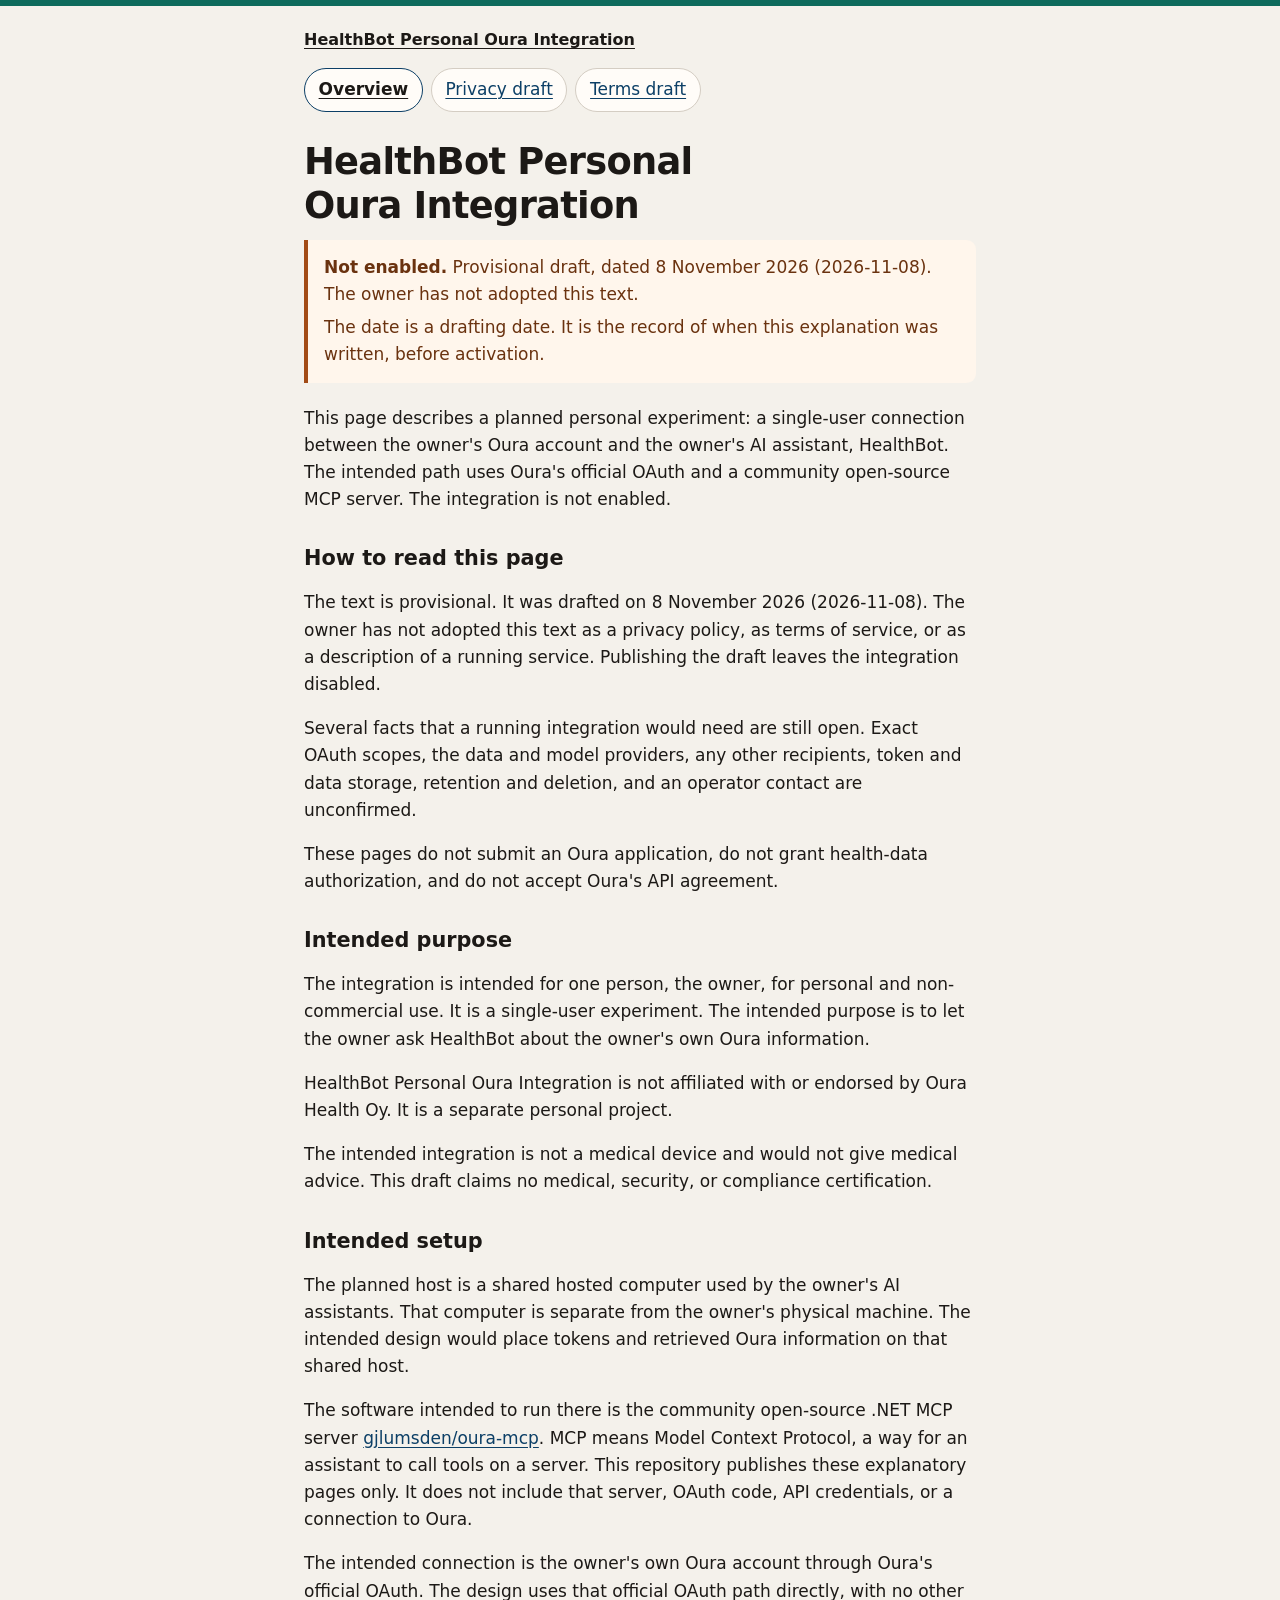
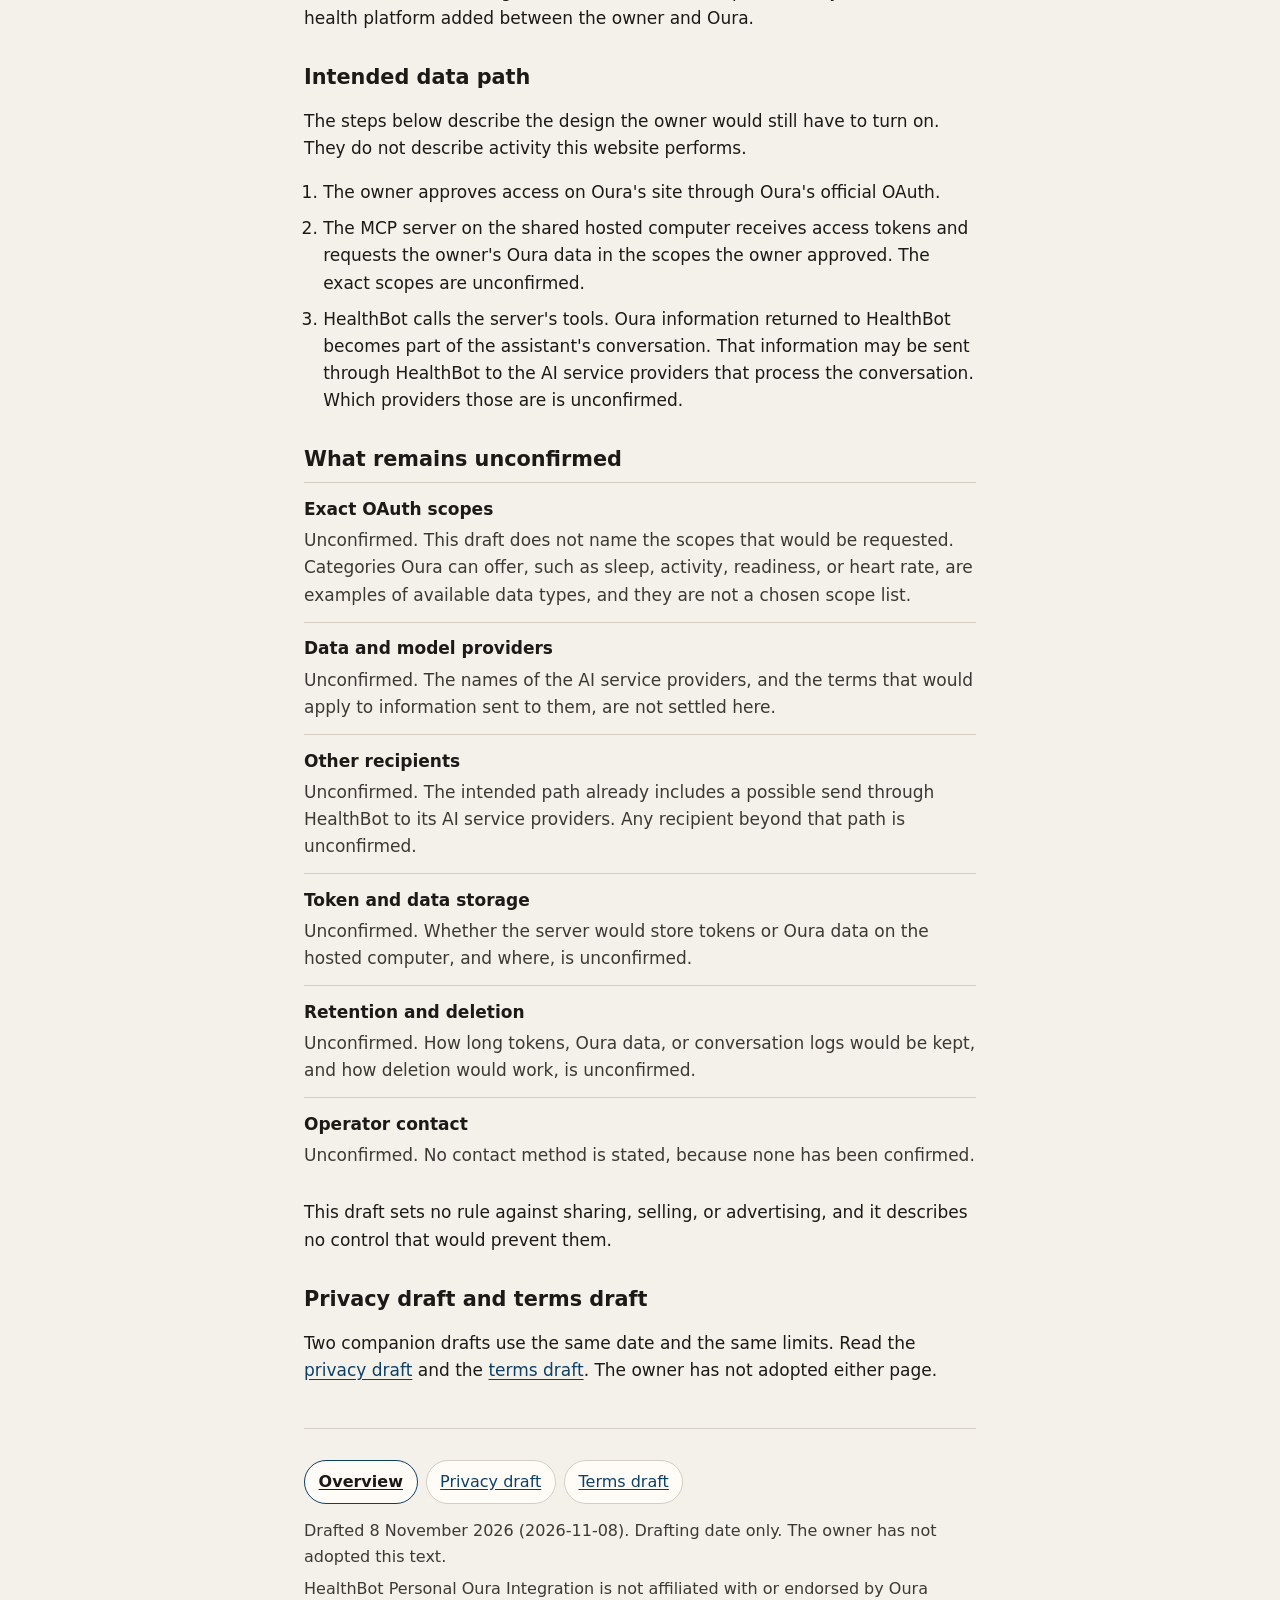
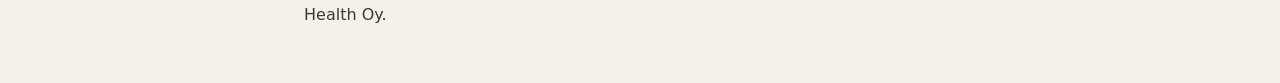
==== docs/index.html @ 189f6be8 "Add provisional public pages for the Oura integration Publish a static overview, privacy draft, and " ====
<!DOCTYPE html>
<html lang="en">
<head>
  <meta charset="utf-8">
  <meta name="viewport" content="width=device-width, initial-scale=1">
  <meta name="description" content="Provisional public overview of HealthBot Personal Oura Integration. The personal Oura connection is not enabled.">
  <meta name="color-scheme" content="light dark">
  <title>HealthBot Personal Oura Integration</title>
  <link rel="stylesheet" href="site.css">
</head>
<body>
  <a class="skip" href="#content">Skip to content</a>
  <header class="wrap">
    <a class="site-name" href="./">HealthBot Personal Oura Integration</a>
    <nav aria-label="Pages">
      <ul class="nav-list">
        <li><a href="./" aria-current="page">Overview</a></li>
        <li><a href="privacy/">Privacy draft</a></li>
        <li><a href="terms/">Terms draft</a></li>
      </ul>
    </nav>
  </header>
  <main id="content" class="wrap" tabindex="-1">
    <h1>HealthBot Personal Oura Integration</h1>
    <div class="banner" role="note">
      <p><strong>Not enabled.</strong> Provisional draft, dated <time datetime="2026-11-08">8 November 2026</time> (2026-11-08). The owner has not adopted this text.</p>
      <p>The date is a drafting date. It is the record of when this explanation was written, before activation.</p>
    </div>
    <p>This page describes a planned personal experiment: a single-user connection between the owner's Oura account and the owner's AI assistant, HealthBot. The intended path uses Oura's official OAuth and a community open-source MCP server. The integration is not enabled.</p>

    <h2>How to read this page</h2>
    <p>The text is provisional. It was drafted on <time datetime="2026-11-08">8 November 2026</time> (2026-11-08). The owner has not adopted this text as a privacy policy, as terms of service, or as a description of a running service. Publishing the draft leaves the integration disabled.</p>
    <p>Several facts that a running integration would need are still open. Exact OAuth scopes, the data and model providers, any other recipients, token and data storage, retention and deletion, and an operator contact are unconfirmed.</p>
    <p>These pages do not submit an Oura application, do not grant health-data authorization, and do not accept Oura's API agreement.</p>

    <h2>Intended purpose</h2>
    <p>The integration is intended for one person, the owner, for personal and non-commercial use. It is a single-user experiment. The intended purpose is to let the owner ask HealthBot about the owner's own Oura information.</p>
    <p>HealthBot Personal Oura Integration is not affiliated with or endorsed by Oura Health Oy. It is a separate personal project.</p>
    <p>The intended integration is not a medical device and would not give medical advice. This draft claims no medical, security, or compliance certification.</p>

    <h2>Intended setup</h2>
    <p>The planned host is a shared hosted computer used by the owner's AI assistants. That computer is separate from the owner's physical machine. The intended design would place tokens and retrieved Oura information on that shared host.</p>
    <p>The software intended to run there is the community open-source .NET MCP server <a href="https://github.com/gjlumsden/oura-mcp">gjlumsden/oura-mcp</a>. MCP means Model Context Protocol, a way for an assistant to call tools on a server. This repository publishes these explanatory pages only. It does not include that server, OAuth code, API credentials, or a connection to Oura.</p>
    <p>The intended connection is the owner's own Oura account through Oura's official OAuth. The design uses that official OAuth path directly, with no other health platform added between the owner and Oura.</p>

    <h2>Intended data path</h2>
    <p>The steps below describe the design the owner would still have to turn on. They do not describe activity this website performs.</p>
    <ol class="steps">
      <li>The owner approves access on Oura's site through Oura's official OAuth.</li>
      <li>The MCP server on the shared hosted computer receives access tokens and requests the owner's Oura data in the scopes the owner approved. The exact scopes are unconfirmed.</li>
      <li>HealthBot calls the server's tools. Oura information returned to HealthBot becomes part of the assistant's conversation. That information may be sent through HealthBot to the AI service providers that process the conversation. Which providers those are is unconfirmed.</li>
    </ol>

    <h2>What remains unconfirmed</h2>
    <dl class="facts">
      <div>
        <dt>Exact OAuth scopes</dt>
        <dd>Unconfirmed. This draft does not name the scopes that would be requested. Categories Oura can offer, such as sleep, activity, readiness, or heart rate, are examples of available data types, and they are not a chosen scope list.</dd>
      </div>
      <div>
        <dt>Data and model providers</dt>
        <dd>Unconfirmed. The names of the AI service providers, and the terms that would apply to information sent to them, are not settled here.</dd>
      </div>
      <div>
        <dt>Other recipients</dt>
        <dd>Unconfirmed. The intended path already includes a possible send through HealthBot to its AI service providers. Any recipient beyond that path is unconfirmed.</dd>
      </div>
      <div>
        <dt>Token and data storage</dt>
        <dd>Unconfirmed. Whether the server would store tokens or Oura data on the hosted computer, and where, is unconfirmed.</dd>
      </div>
      <div>
        <dt>Retention and deletion</dt>
        <dd>Unconfirmed. How long tokens, Oura data, or conversation logs would be kept, and how deletion would work, is unconfirmed.</dd>
      </div>
      <div>
        <dt>Operator contact</dt>
        <dd>Unconfirmed. No contact method is stated, because none has been confirmed.</dd>
      </div>
    </dl>
    <p>This draft sets no rule against sharing, selling, or advertising, and it describes no control that would prevent them.</p>

    <h2>Privacy draft and terms draft</h2>
    <p>Two companion drafts use the same date and the same limits. Read the <a href="privacy/">privacy draft</a> and the <a href="terms/">terms draft</a>. The owner has not adopted either page.</p>
  </main>
  <footer class="wrap">
    <nav aria-label="Footer">
      <ul class="nav-list">
        <li><a href="./" aria-current="page">Overview</a></li>
        <li><a href="privacy/">Privacy draft</a></li>
        <li><a href="terms/">Terms draft</a></li>
      </ul>
    </nav>
    <p>Drafted <time datetime="2026-11-08">8 November 2026</time> (2026-11-08). Drafting date only. The owner has not adopted this text.</p>
    <p>HealthBot Personal Oura Integration is not affiliated with or endorsed by Oura Health Oy.</p>
  </footer>
</body>
</html>
---- docs/site.css ----
:root {
  color-scheme: light dark;
  --bg: #f4f1eb;
  --paper: #fffcf8;
  --ink: #1c1916;
  --muted: #3d3833;
  --line: #d4cdc3;
  --accent: #0c3f66;
  --accent-hover: #07283f;
  --visited: #5c2d78;
  --banner-bg: #fff6ec;
  --banner-ink: #6a320f;
  --banner-line: #a24b16;
  --mark: #0e6b5c;
  --focus: #0b5cab;
}

@media (prefers-color-scheme: dark) {
  :root {
    --bg: #12110f;
    --paper: #1c1a17;
    --ink: #f6f2eb;
    --muted: #ddd6cc;
    --line: #3f382f;
    --accent: #9ed0f5;
    --accent-hover: #d2ebfc;
    --visited: #e7c8f8;
    --banner-bg: #2a2118;
    --banner-ink: #f8e6d4;
    --banner-line: #e0a36a;
    --mark: #8fd9c8;
    --focus: #8ec5ff;
  }
}

*,
*::before,
*::after {
  box-sizing: border-box;
}

html {
  scroll-behavior: auto;
}

body {
  margin: 0;
  background: var(--bg);
  color: var(--ink);
  font-family: system-ui, -apple-system, "Segoe UI", Roboto, "Helvetica Neue", Arial, sans-serif;
  font-size: 1.0625rem;
  line-height: 1.6;
  border-top: 6px solid var(--mark);
}

.skip {
  position: absolute;
  left: 0.75rem;
  top: 0.75rem;
  transform: translateY(-200%);
  background: var(--paper);
  color: var(--ink);
  padding: 0.55rem 0.8rem;
  border-radius: 0.4rem;
  z-index: 2;
}

.skip:focus {
  transform: none;
  outline: 3px solid var(--focus);
  outline-offset: 2px;
}

.wrap {
  width: min(42rem, calc(100% - 2rem));
  margin-inline: auto;
}

header.wrap {
  padding-top: 1.25rem;
}

footer.wrap {
  padding-bottom: 3rem;
}

.site-name {
  display: inline-block;
  margin: 0;
  color: var(--ink);
  font-size: 1rem;
  font-weight: 600;
  line-height: 1.4;
  text-decoration: underline;
  text-decoration-thickness: 1px;
  text-underline-offset: 0.18em;
}

.nav-list {
  display: flex;
  flex-wrap: wrap;
  gap: 0.5rem;
  list-style: none;
  margin: 0.9rem 0 0;
  padding: 0;
}

.nav-list a {
  display: inline-flex;
  align-items: center;
  justify-content: center;
  min-height: 2.75rem;
  padding: 0.35rem 0.85rem;
  border: 1px solid var(--line);
  border-radius: 999px;
  background: var(--paper);
  color: var(--accent);
  text-decoration: underline;
  text-underline-offset: 0.15em;
}

.nav-list a[aria-current="page"] {
  border-color: var(--accent);
  color: var(--ink);
  font-weight: 600;
}

h1 {
  margin: 1.75rem 0 0.75rem;
  font-size: clamp(1.75rem, 1.2rem + 2.2vw, 2.3rem);
  line-height: 1.2;
  letter-spacing: -0.02em;
  text-wrap: balance;
}

h2 {
  margin: 2rem 0 0.55rem;
  font-size: 1.3rem;
  line-height: 1.3;
}

p,
li,
dd {
  max-width: 65ch;
}

a {
  color: var(--accent);
  text-underline-offset: 0.15em;
  overflow-wrap: anywhere;
}

a:visited {
  color: var(--visited);
}

a:hover {
  color: var(--accent-hover);
}

a:focus-visible {
  outline: 3px solid var(--focus);
  outline-offset: 3px;
}

.banner {
  margin: 0 0 1.35rem;
  padding: 0.9rem 1rem;
  border-left: 4px solid var(--banner-line);
  border-radius: 0 0.6rem 0.6rem 0;
  background: var(--banner-bg);
  color: var(--banner-ink);
}

.banner p {
  margin: 0.35rem 0 0;
}

.banner p:first-child {
  margin-top: 0;
}

.steps,
.plain-list {
  padding-left: 1.2rem;
}

.steps li,
.plain-list li {
  margin: 0.55rem 0;
}

.facts {
  margin: 0.4rem 0 0;
}

.facts div {
  padding: 0.8rem 0;
  border-top: 1px solid var(--line);
}

.facts dt {
  font-weight: 600;
}

.facts dd {
  margin: 0.25rem 0 0;
  color: var(--muted);
}

footer {
  margin-top: 2.75rem;
  padding-top: 1rem;
  border-top: 1px solid var(--line);
  color: var(--muted);
  font-size: 1rem;
}

footer p {
  margin: 0.45rem 0;
}

footer .nav-list {
  margin-bottom: 0.9rem;
}

@media (max-width: 40rem) {
  .wrap {
    width: min(42rem, calc(100% - 1.5rem));
  }

  header.wrap {
    padding-top: 1rem;
  }

  h1 {
    font-size: 1.75rem;
  }

  .nav-list li {
    flex: 1 1 100%;
  }

  .nav-list a {
    width: 100%;
  }
}

@media print {
  body {
    border-top: 0;
    background: #fff;
    color: #000;
  }

  .skip,
  .nav-list {
    display: none;
  }

  a {
    color: #000;
  }
}
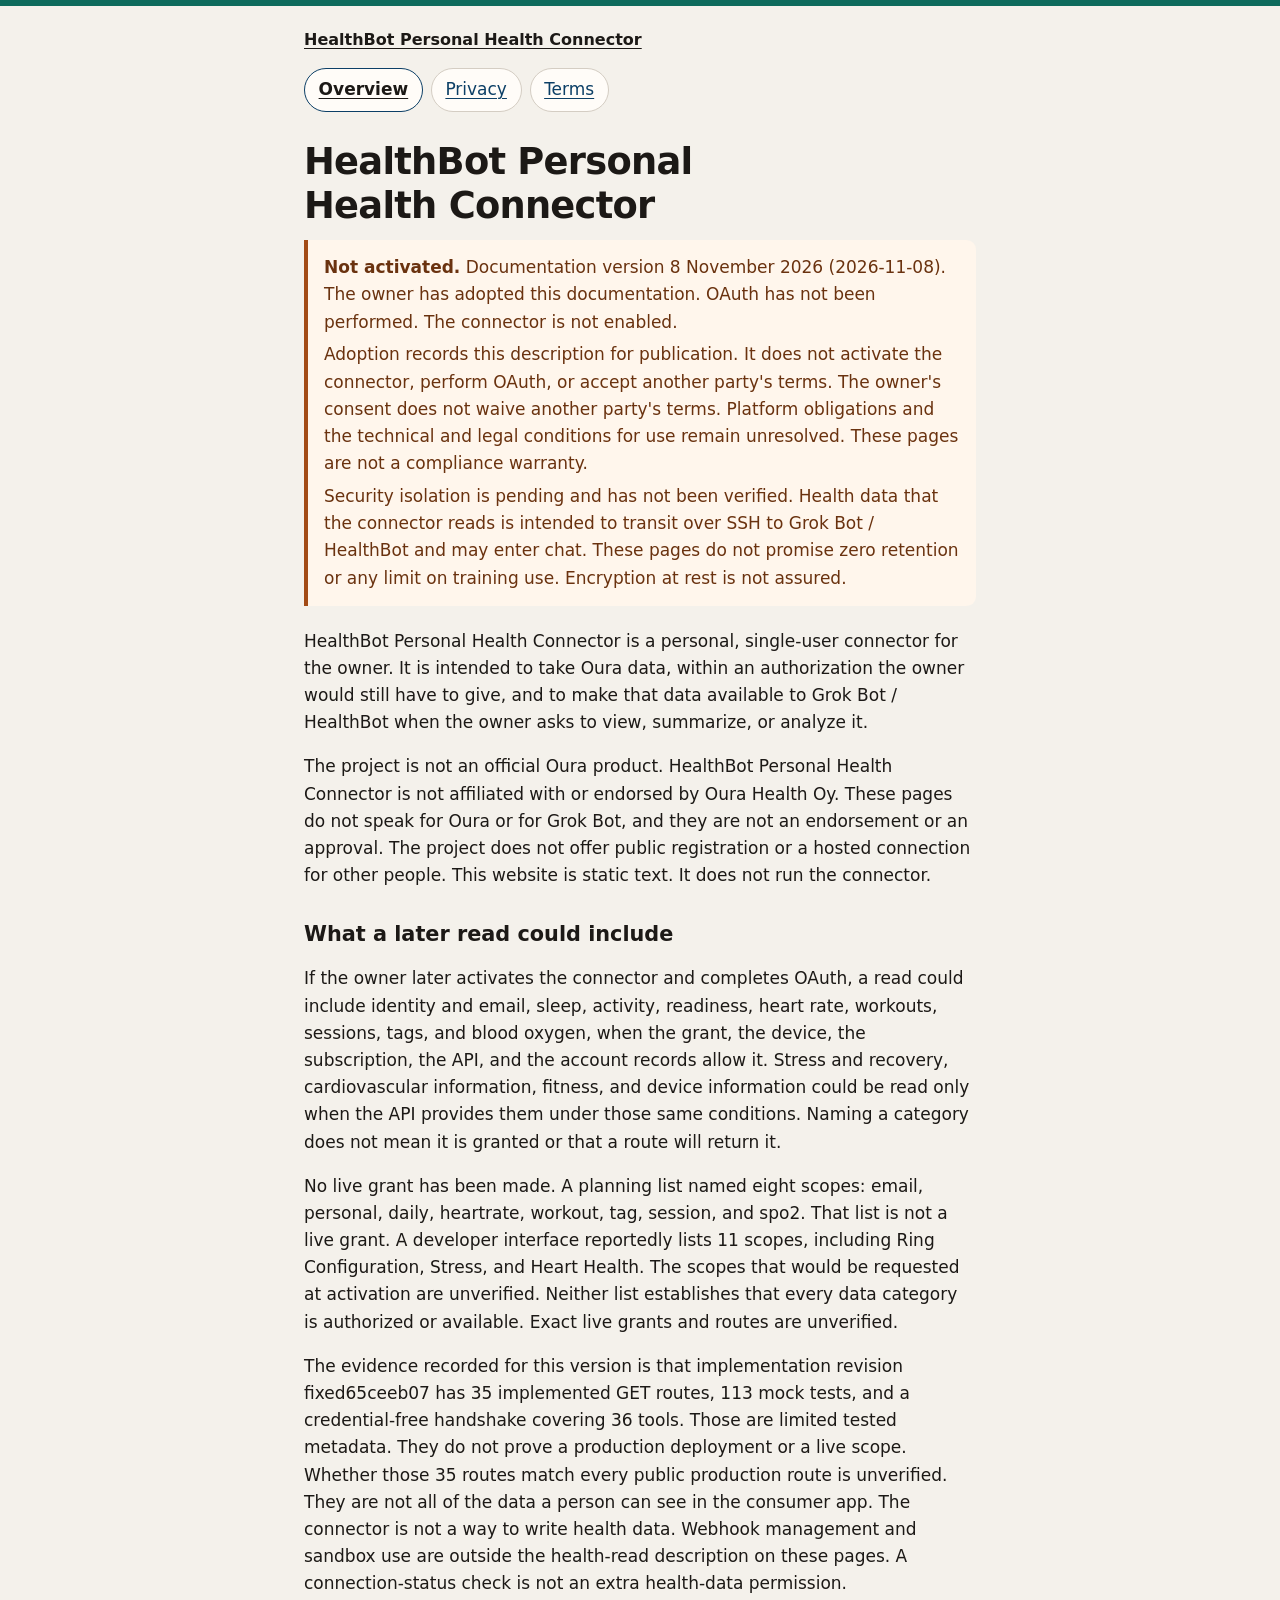
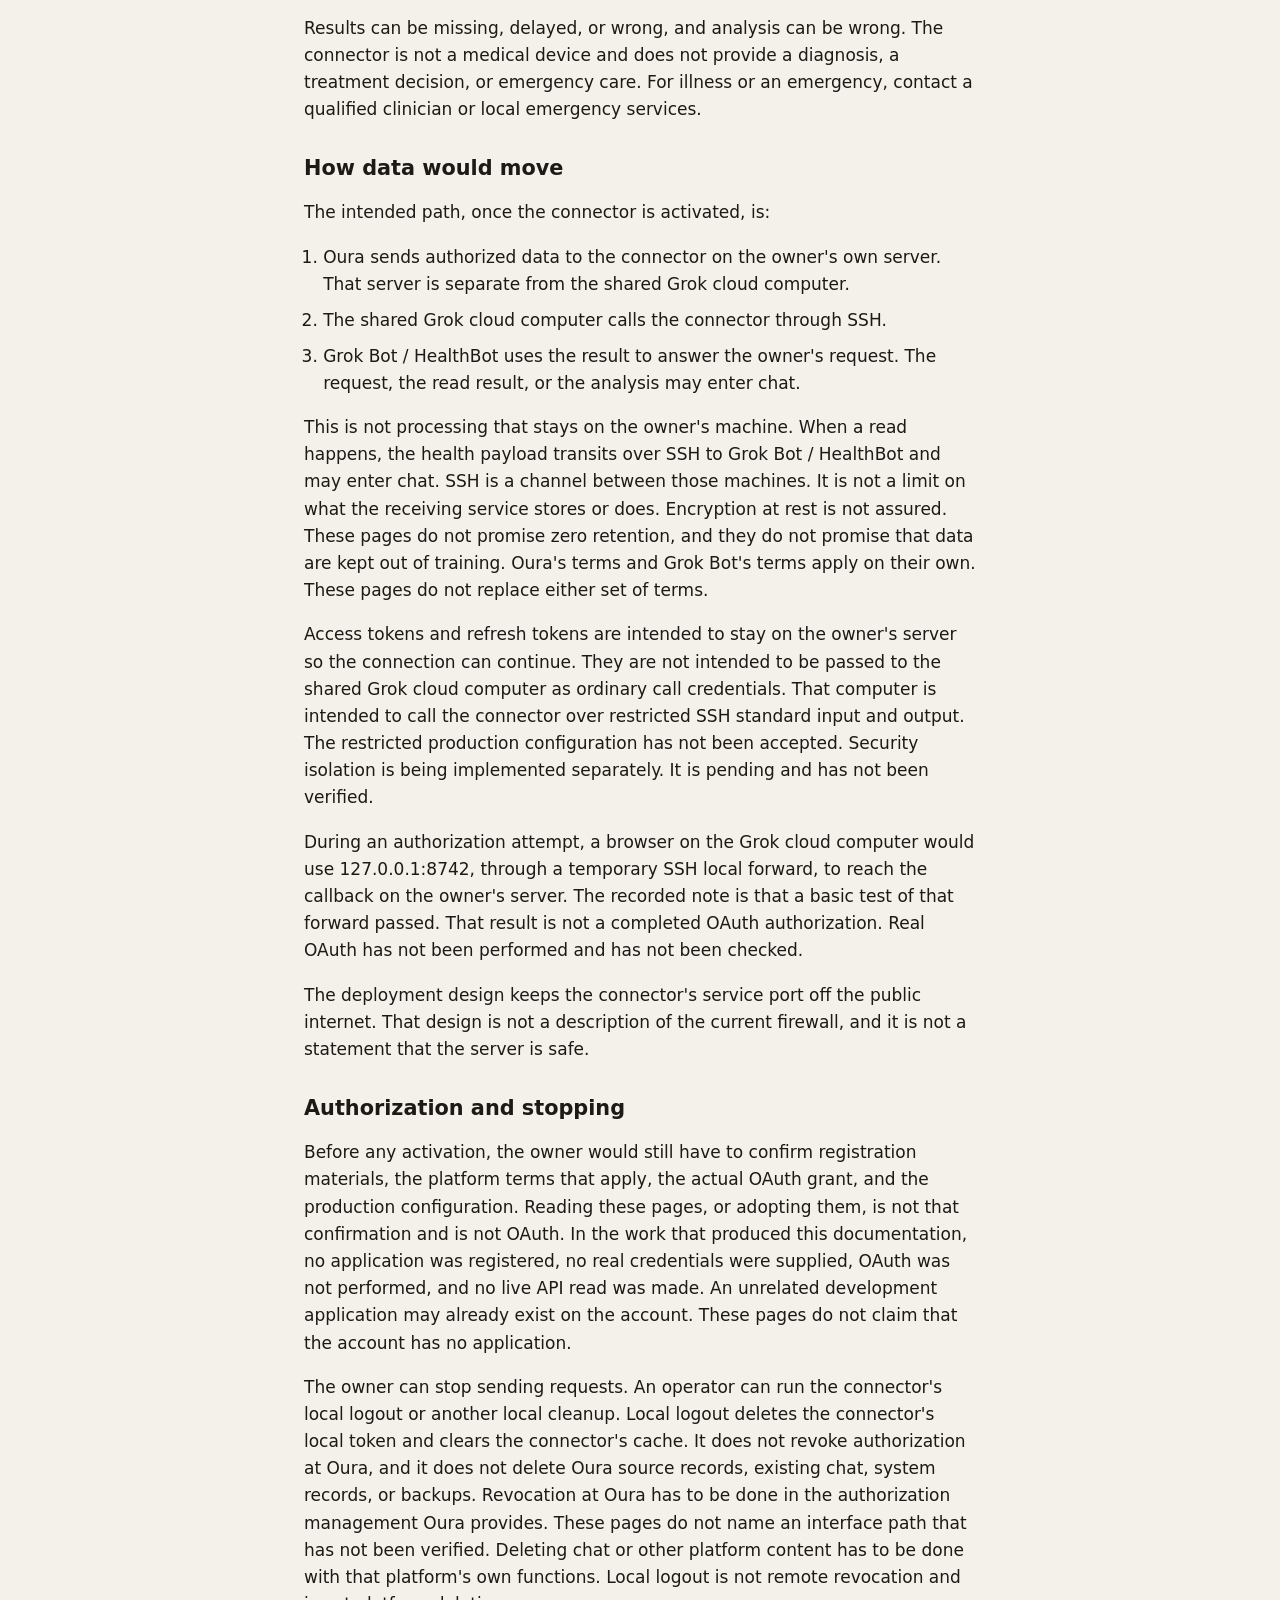
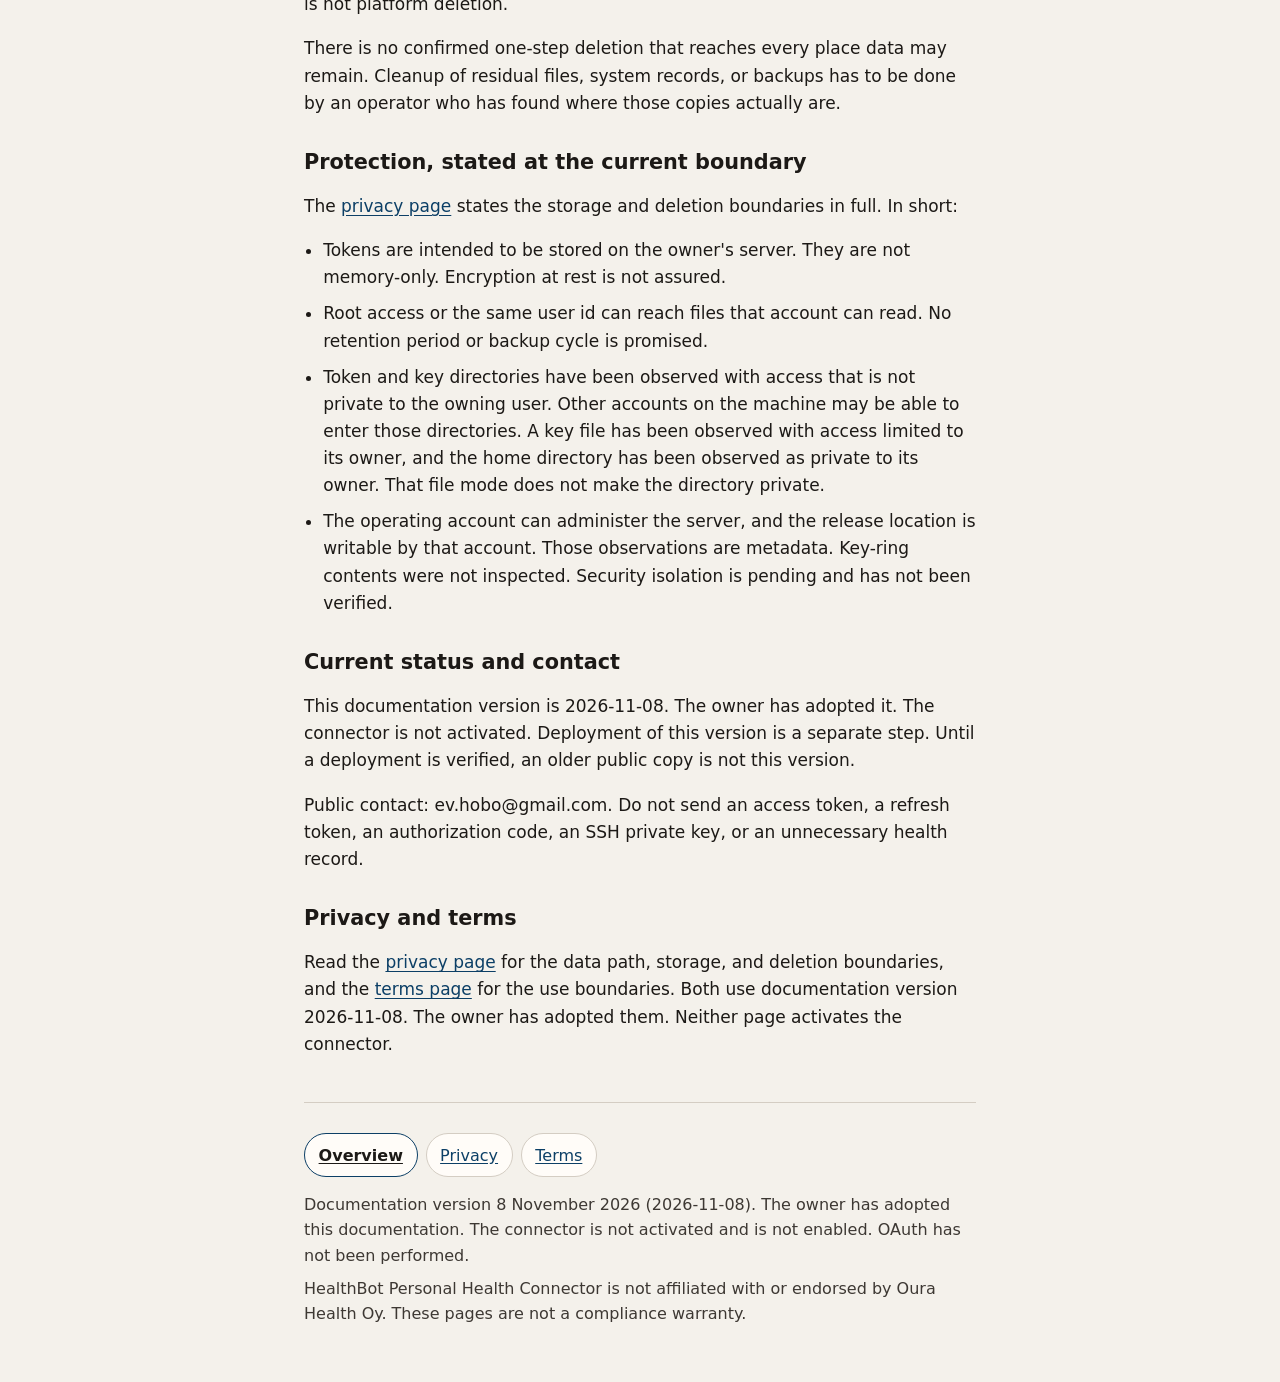
==== commit d491a3a1: "Adopt public connector documentation version 2026-11-08 Replace the unadopted draft with the owner's" ====
--- a/docs/index.html
+++ b/docs/index.html
@@ -3,96 +3,82 @@
 <head>
   <meta charset="utf-8">
   <meta name="viewport" content="width=device-width, initial-scale=1">
-  <meta name="description" content="Provisional public overview of HealthBot Personal Oura Integration. The personal Oura connection is not enabled.">
+  <meta name="description" content="Adopted documentation, version 2026-11-08, for HealthBot Personal Health Connector. The connector is not activated. OAuth has not been performed.">
   <meta name="color-scheme" content="light dark">
-  <title>HealthBot Personal Oura Integration</title>
+  <title>HealthBot Personal Health Connector</title>
   <link rel="stylesheet" href="site.css">
 </head>
 <body>
   <a class="skip" href="#content">Skip to content</a>
   <header class="wrap">
-    <a class="site-name" href="./">HealthBot Personal Oura Integration</a>
+    <a class="site-name" href="./">HealthBot Personal Health Connector</a>
     <nav aria-label="Pages">
       <ul class="nav-list">
         <li><a href="./" aria-current="page">Overview</a></li>
-        <li><a href="privacy/">Privacy draft</a></li>
-        <li><a href="terms/">Terms draft</a></li>
+        <li><a href="privacy/">Privacy</a></li>
+        <li><a href="terms/">Terms</a></li>
       </ul>
     </nav>
   </header>
   <main id="content" class="wrap" tabindex="-1">
-    <h1>HealthBot Personal Oura Integration</h1>
+    <h1>HealthBot Personal Health Connector</h1>
     <div class="banner" role="note">
-      <p><strong>Not enabled.</strong> Provisional draft, dated <time datetime="2026-11-08">8 November 2026</time> (2026-11-08). The owner has not adopted this text.</p>
-      <p>The date is a drafting date. It is the record of when this explanation was written, before activation.</p>
+      <p><strong>Not activated.</strong> Documentation version <time datetime="2026-11-08">8 November 2026</time> (2026-11-08). The owner has adopted this documentation. OAuth has not been performed. The connector is not enabled.</p>
+      <p>Adoption records this description for publication. It does not activate the connector, perform OAuth, or accept another party's terms. The owner's consent does not waive another party's terms. Platform obligations and the technical and legal conditions for use remain unresolved. These pages are not a compliance warranty.</p>
+      <p>Security isolation is pending and has not been verified. Health data that the connector reads is intended to transit over SSH to Grok Bot / HealthBot and may enter chat. These pages do not promise zero retention or any limit on training use. Encryption at rest is not assured.</p>
     </div>
-    <p>This page describes a planned personal experiment: a single-user connection between the owner's Oura account and the owner's AI assistant, HealthBot. The intended path uses Oura's official OAuth and a community open-source MCP server. The integration is not enabled.</p>
+    <p>HealthBot Personal Health Connector is a personal, single-user connector for the owner. It is intended to take Oura data, within an authorization the owner would still have to give, and to make that data available to Grok Bot / HealthBot when the owner asks to view, summarize, or analyze it.</p>
+    <p>The project is not an official Oura product. HealthBot Personal Health Connector is not affiliated with or endorsed by Oura Health Oy. These pages do not speak for Oura or for Grok Bot, and they are not an endorsement or an approval. The project does not offer public registration or a hosted connection for other people. This website is static text. It does not run the connector.</p>
 
-    <h2>How to read this page</h2>
-    <p>The text is provisional. It was drafted on <time datetime="2026-11-08">8 November 2026</time> (2026-11-08). The owner has not adopted this text as a privacy policy, as terms of service, or as a description of a running service. Publishing the draft leaves the integration disabled.</p>
-    <p>Several facts that a running integration would need are still open. Exact OAuth scopes, the data and model providers, any other recipients, token and data storage, retention and deletion, and an operator contact are unconfirmed.</p>
-    <p>These pages do not submit an Oura application, do not grant health-data authorization, and do not accept Oura's API agreement.</p>
+    <h2>What a later read could include</h2>
+    <p>If the owner later activates the connector and completes OAuth, a read could include identity and email, sleep, activity, readiness, heart rate, workouts, sessions, tags, and blood oxygen, when the grant, the device, the subscription, the API, and the account records allow it. Stress and recovery, cardiovascular information, fitness, and device information could be read only when the API provides them under those same conditions. Naming a category does not mean it is granted or that a route will return it.</p>
+    <p>No live grant has been made. A planning list named eight scopes: email, personal, daily, heartrate, workout, tag, session, and spo2. That list is not a live grant. A developer interface reportedly lists 11 scopes, including Ring Configuration, Stress, and Heart Health. The scopes that would be requested at activation are unverified. Neither list establishes that every data category is authorized or available. Exact live grants and routes are unverified.</p>
+    <p>The evidence recorded for this version is that implementation revision fixed65ceeb07 has 35 implemented GET routes, 113 mock tests, and a credential-free handshake covering 36 tools. Those are limited tested metadata. They do not prove a production deployment or a live scope. Whether those 35 routes match every public production route is unverified. They are not all of the data a person can see in the consumer app. The connector is not a way to write health data. Webhook management and sandbox use are outside the health-read description on these pages. A connection-status check is not an extra health-data permission.</p>
+    <p>Results can be missing, delayed, or wrong, and analysis can be wrong. The connector is not a medical device and does not provide a diagnosis, a treatment decision, or emergency care. For illness or an emergency, contact a qualified clinician or local emergency services.</p>
 
-    <h2>Intended purpose</h2>
-    <p>The integration is intended for one person, the owner, for personal and non-commercial use. It is a single-user experiment. The intended purpose is to let the owner ask HealthBot about the owner's own Oura information.</p>
-    <p>HealthBot Personal Oura Integration is not affiliated with or endorsed by Oura Health Oy. It is a separate personal project.</p>
-    <p>The intended integration is not a medical device and would not give medical advice. This draft claims no medical, security, or compliance certification.</p>
+    <h2>How data would move</h2>
+    <p>The intended path, once the connector is activated, is:</p>
+    <ol class="steps">
+      <li>Oura sends authorized data to the connector on the owner's own server. That server is separate from the shared Grok cloud computer.</li>
+      <li>The shared Grok cloud computer calls the connector through SSH.</li>
+      <li>Grok Bot / HealthBot uses the result to answer the owner's request. The request, the read result, or the analysis may enter chat.</li>
+    </ol>
+    <p>This is not processing that stays on the owner's machine. When a read happens, the health payload transits over SSH to Grok Bot / HealthBot and may enter chat. SSH is a channel between those machines. It is not a limit on what the receiving service stores or does. Encryption at rest is not assured. These pages do not promise zero retention, and they do not promise that data are kept out of training. Oura's terms and Grok Bot's terms apply on their own. These pages do not replace either set of terms.</p>
+    <p>Access tokens and refresh tokens are intended to stay on the owner's server so the connection can continue. They are not intended to be passed to the shared Grok cloud computer as ordinary call credentials. That computer is intended to call the connector over restricted SSH standard input and output. The restricted production configuration has not been accepted. Security isolation is being implemented separately. It is pending and has not been verified.</p>
+    <p>During an authorization attempt, a browser on the Grok cloud computer would use 127.0.0.1:8742, through a temporary SSH local forward, to reach the callback on the owner's server. The recorded note is that a basic test of that forward passed. That result is not a completed OAuth authorization. Real OAuth has not been performed and has not been checked.</p>
+    <p>The deployment design keeps the connector's service port off the public internet. That design is not a description of the current firewall, and it is not a statement that the server is safe.</p>
 
-    <h2>Intended setup</h2>
-    <p>The planned host is a shared hosted computer used by the owner's AI assistants. That computer is separate from the owner's physical machine. The intended design would place tokens and retrieved Oura information on that shared host.</p>
-    <p>The software intended to run there is the community open-source .NET MCP server <a href="https://github.com/gjlumsden/oura-mcp">gjlumsden/oura-mcp</a>. MCP means Model Context Protocol, a way for an assistant to call tools on a server. This repository publishes these explanatory pages only. It does not include that server, OAuth code, API credentials, or a connection to Oura.</p>
-    <p>The intended connection is the owner's own Oura account through Oura's official OAuth. The design uses that official OAuth path directly, with no other health platform added between the owner and Oura.</p>
+    <h2>Authorization and stopping</h2>
+    <p>Before any activation, the owner would still have to confirm registration materials, the platform terms that apply, the actual OAuth grant, and the production configuration. Reading these pages, or adopting them, is not that confirmation and is not OAuth. In the work that produced this documentation, no application was registered, no real credentials were supplied, OAuth was not performed, and no live API read was made. An unrelated development application may already exist on the account. These pages do not claim that the account has no application.</p>
+    <p>The owner can stop sending requests. An operator can run the connector's local logout or another local cleanup. Local logout deletes the connector's local token and clears the connector's cache. It does not revoke authorization at Oura, and it does not delete Oura source records, existing chat, system records, or backups. Revocation at Oura has to be done in the authorization management Oura provides. These pages do not name an interface path that has not been verified. Deleting chat or other platform content has to be done with that platform's own functions. Local logout is not remote revocation and is not platform deletion.</p>
+    <p>There is no confirmed one-step deletion that reaches every place data may remain. Cleanup of residual files, system records, or backups has to be done by an operator who has found where those copies actually are.</p>
 
-    <h2>Intended data path</h2>
-    <p>The steps below describe the design the owner would still have to turn on. They do not describe activity this website performs.</p>
-    <ol class="steps">
-      <li>The owner approves access on Oura's site through Oura's official OAuth.</li>
-      <li>The MCP server on the shared hosted computer receives access tokens and requests the owner's Oura data in the scopes the owner approved. The exact scopes are unconfirmed.</li>
-      <li>HealthBot calls the server's tools. Oura information returned to HealthBot becomes part of the assistant's conversation. That information may be sent through HealthBot to the AI service providers that process the conversation. Which providers those are is unconfirmed.</li>
-    </ol>
+    <h2>Protection, stated at the current boundary</h2>
+    <p>The <a href="privacy/">privacy page</a> states the storage and deletion boundaries in full. In short:</p>
+    <ul class="plain-list">
+      <li>Tokens are intended to be stored on the owner's server. They are not memory-only. Encryption at rest is not assured.</li>
+      <li>Root access or the same user id can reach files that account can read. No retention period or backup cycle is promised.</li>
+      <li>Token and key directories have been observed with access that is not private to the owning user. Other accounts on the machine may be able to enter those directories. A key file has been observed with access limited to its owner, and the home directory has been observed as private to its owner. That file mode does not make the directory private.</li>
+      <li>The operating account can administer the server, and the release location is writable by that account. Those observations are metadata. Key-ring contents were not inspected. Security isolation is pending and has not been verified.</li>
+    </ul>
 
-    <h2>What remains unconfirmed</h2>
-    <dl class="facts">
-      <div>
-        <dt>Exact OAuth scopes</dt>
-        <dd>Unconfirmed. This draft does not name the scopes that would be requested. Categories Oura can offer, such as sleep, activity, readiness, or heart rate, are examples of available data types, and they are not a chosen scope list.</dd>
-      </div>
-      <div>
-        <dt>Data and model providers</dt>
-        <dd>Unconfirmed. The names of the AI service providers, and the terms that would apply to information sent to them, are not settled here.</dd>
-      </div>
-      <div>
-        <dt>Other recipients</dt>
-        <dd>Unconfirmed. The intended path already includes a possible send through HealthBot to its AI service providers. Any recipient beyond that path is unconfirmed.</dd>
-      </div>
-      <div>
-        <dt>Token and data storage</dt>
-        <dd>Unconfirmed. Whether the server would store tokens or Oura data on the hosted computer, and where, is unconfirmed.</dd>
-      </div>
-      <div>
-        <dt>Retention and deletion</dt>
-        <dd>Unconfirmed. How long tokens, Oura data, or conversation logs would be kept, and how deletion would work, is unconfirmed.</dd>
-      </div>
-      <div>
-        <dt>Operator contact</dt>
-        <dd>Unconfirmed. No contact method is stated, because none has been confirmed.</dd>
-      </div>
-    </dl>
-    <p>This draft sets no rule against sharing, selling, or advertising, and it describes no control that would prevent them.</p>
+    <h2>Current status and contact</h2>
+    <p>This documentation version is 2026-11-08. The owner has adopted it. The connector is not activated. Deployment of this version is a separate step. Until a deployment is verified, an older public copy is not this version.</p>
+    <p>Public contact: ev.hobo@gmail.com. Do not send an access token, a refresh token, an authorization code, an SSH private key, or an unnecessary health record.</p>
 
-    <h2>Privacy draft and terms draft</h2>
-    <p>Two companion drafts use the same date and the same limits. Read the <a href="privacy/">privacy draft</a> and the <a href="terms/">terms draft</a>. The owner has not adopted either page.</p>
+    <h2>Privacy and terms</h2>
+    <p>Read the <a href="privacy/">privacy page</a> for the data path, storage, and deletion boundaries, and the <a href="terms/">terms page</a> for the use boundaries. Both use documentation version 2026-11-08. The owner has adopted them. Neither page activates the connector.</p>
   </main>
   <footer class="wrap">
     <nav aria-label="Footer">
       <ul class="nav-list">
         <li><a href="./" aria-current="page">Overview</a></li>
-        <li><a href="privacy/">Privacy draft</a></li>
-        <li><a href="terms/">Terms draft</a></li>
+        <li><a href="privacy/">Privacy</a></li>
+        <li><a href="terms/">Terms</a></li>
       </ul>
     </nav>
-    <p>Drafted <time datetime="2026-11-08">8 November 2026</time> (2026-11-08). Drafting date only. The owner has not adopted this text.</p>
-    <p>HealthBot Personal Oura Integration is not affiliated with or endorsed by Oura Health Oy.</p>
+    <p>Documentation version <time datetime="2026-11-08">8 November 2026</time> (2026-11-08). The owner has adopted this documentation. The connector is not activated and is not enabled. OAuth has not been performed.</p>
+    <p>HealthBot Personal Health Connector is not affiliated with or endorsed by Oura Health Oy. These pages are not a compliance warranty.</p>
   </footer>
 </body>
 </html>
